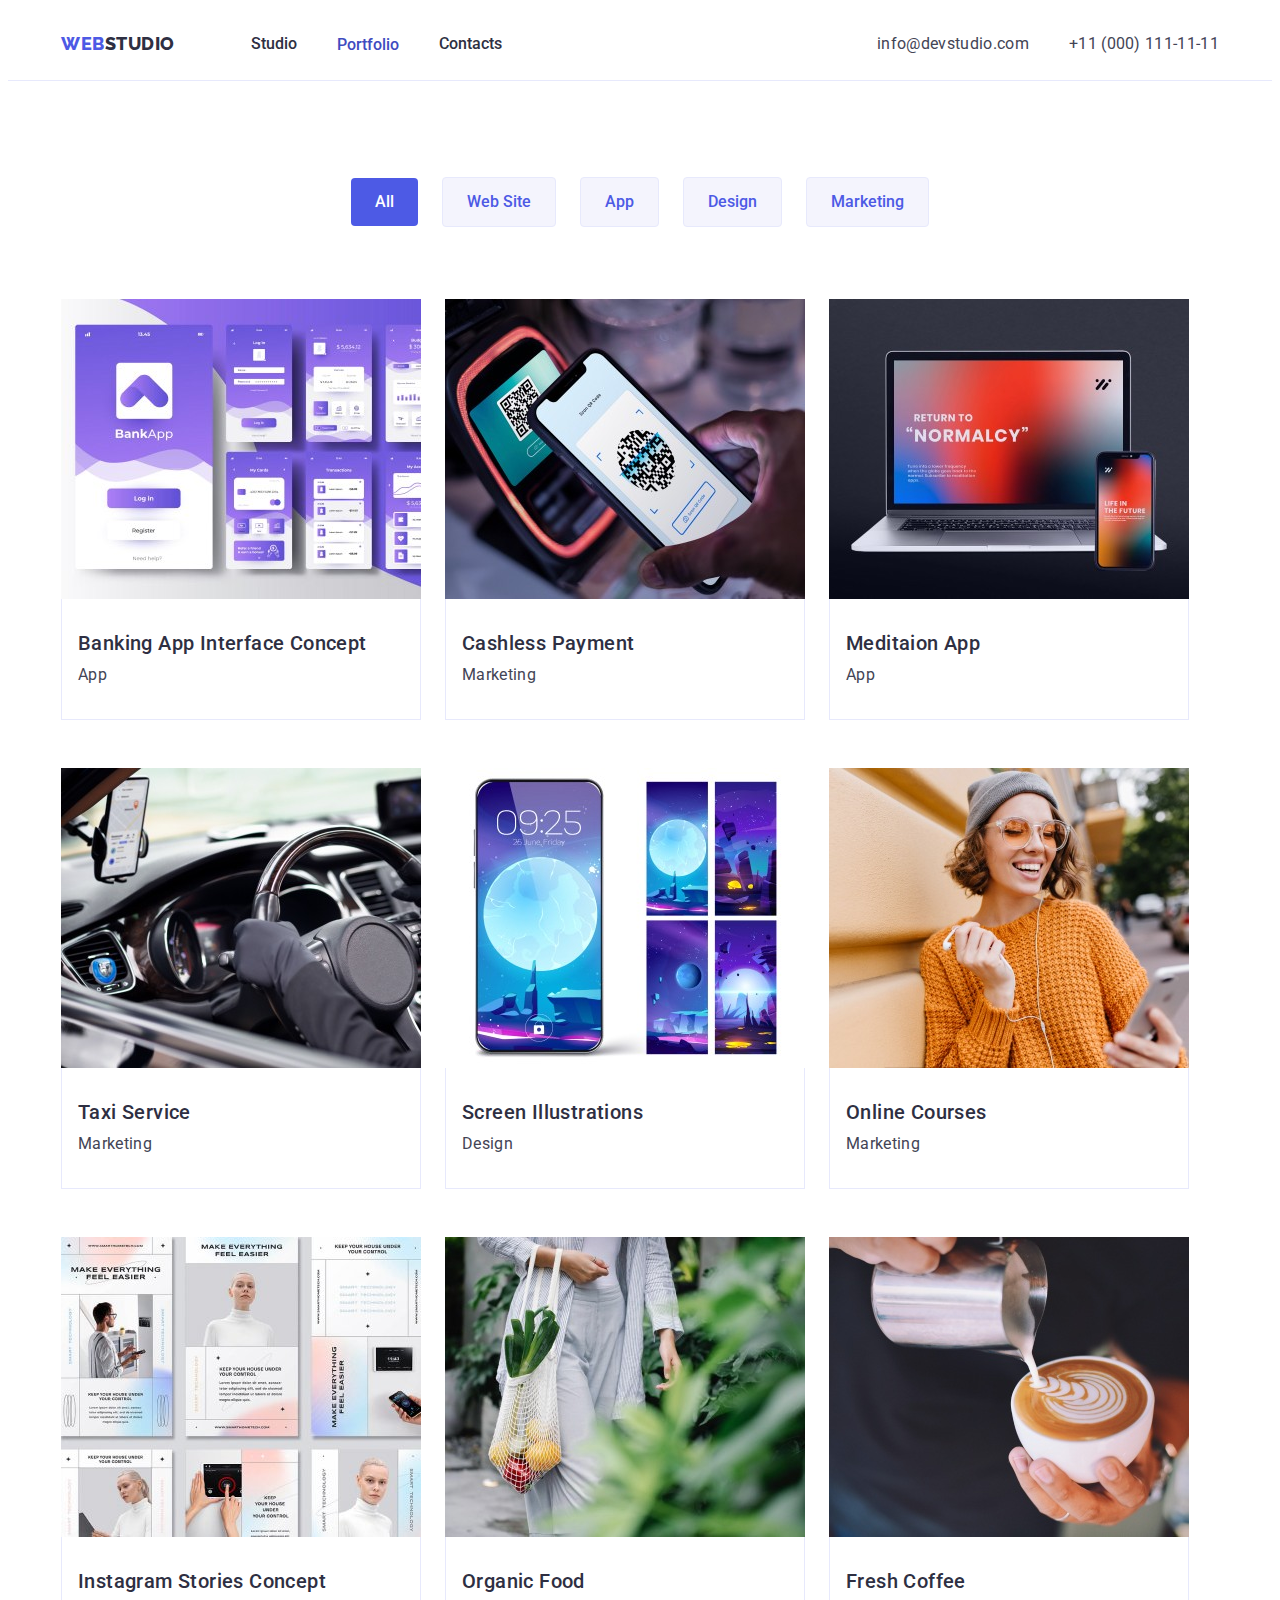
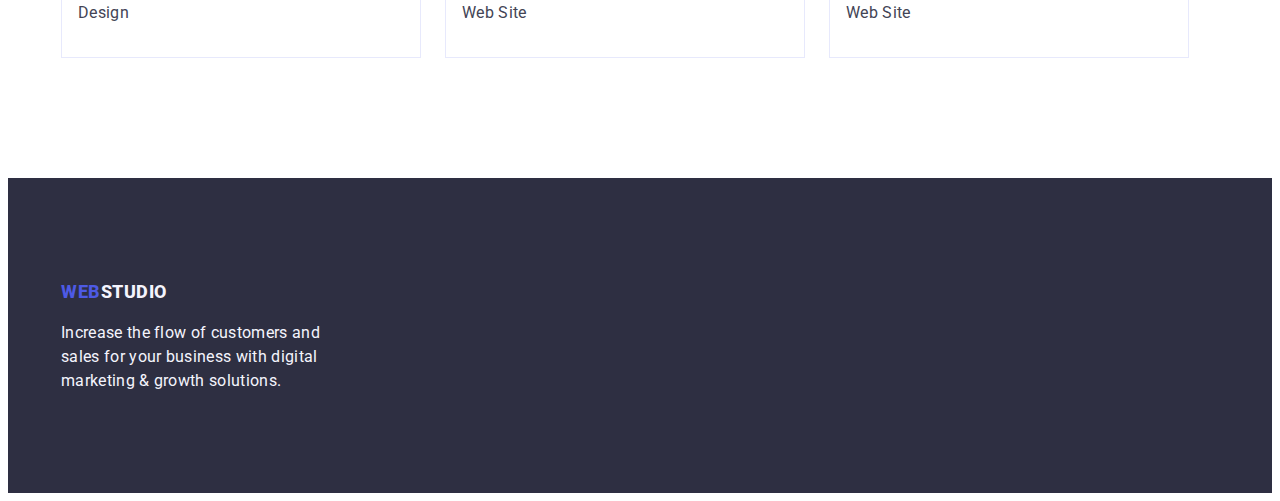
==== portfolio.html @ 394c91f5 "Initial commit" ====
<!DOCTYPE html>
<html lang="en">
  <head>
    <meta charset="UTF-8" />
    <meta http-equiv="X-UA-Compatible" content="IE=edge" />
    <meta name="viewport" content="width=device-width, initial-scale=1.0" />
    <title>Portfolio</title>
    <link rel="preconnect" href="https://fonts.googleapis.com" />
    <link rel="preconnect" href="https://fonts.gstatic.com" crossorigin />
    <link
      href="https://fonts.googleapis.com/css2?family=Raleway:wght@800&family=Roboto:wght@400;500;700;900&display=swap"
      rel="stylesheet"
    />
    <link
      rel="stylesheet"
      href="https://cdnjs.cloudflare.com/ajax/libs/modern-normalize/1.1.0/modern-normalize.min.css"
      integrity="sha512-wpPYUAdjBVSE4KJnH1VR1HeZfpl1ub8YT/NKx4PuQ5NmX2tKuGu6U/JRp5y+Y8XG2tV+wKQpNHVUX03MfMFn9Q=="
      crossorigin="anonymous"
      referrerpolicy="no-referrer"
    />

    <link rel="stylesheet" href="./css/styles.css" />
  </head>
  <body class="font-family">
    <!-- шапка профілю -->
    <header class="header">
      <div class="container">
        <div class="header-container">
          <nav class="header-nav">
            <a href="./index.html" class="logo-first"
              >Web<span class="logo-second">Studio</span>
            </a>

            <ul class="site-nav">
              <li><a href="./index.html" class="link">Studio</a></li>
              <li>
                <a href="./portfolio.html" class="link-portfolio">Portfolio</a>
              </li>
              <li><a href="#" class="link">Contacts</a></li>
            </ul>
          </nav>

          <address>
            <ul class="site-address list">
              <li>
                <a href="mailto:info@devstudio.com" class="link-addres"
                  >info@devstudio.com</a
                >
              </li>
              <li>
                <a href="tel:+110001111111" class="link-addres"
                  >+11 (000) 111-11-11</a
                >
              </li>
            </ul>
          </address>
        </div>
      </div>
    </header>
    <!-- button-btn -->
    <main>
      <section class="portfolio">
        <div class="container">
          <h1 hidden>All</h1>
          <ul class="tack-button">
            <li>
              <button class="button-btn" type="button">All</button>
            </li>

            <li>
              <button class="button-filter" type="button">Web Site</button>
            </li>

            <li>
              <button class="button-filter" type="button">App</button>
            </li>

            <li>
              <button class="button-filter" type="button">Design</button>
            </li>

            <li>
              <button class="button-filter" type="button">Marketing</button>
            </li>
          </ul>

          <h2 hidden>Card</h2>

          <ul class="section-card">
            <li class="card-list">
              <a href="./index.html" class="card">
                <img
                  class="img-card"
                  src="./images/bank-App.jpg"
                  alt="bank App"
                  width="360"
                  height="300"
                />
                <div class="portfolio-content">
                  <h3 class="items-subtitle">Banking App Interface Concept</h3>

                  <p class="items-subtitle-list">App</p>
                </div>
              </a>
            </li>

            <li class="card-list">
              <a href="./portfolio.html" class="card">
                <img
                  class="img-card"
                  src="./images/Cashless-Payment.jpg"
                  alt="Cashless Payment"
                  width="360"
                  height="300"
                />
                <div class="portfolio-content">
                  <h3 class="items-subtitle">Cashless Payment</h3>
                  <p class="items-subtitle-list">Marketing</p>
                </div>
              </a>
            </li>
            <li class="card-list">
              <a href="./portfolio.html" class="card">
                <img
                  class="img-card"
                  src="./images/Meditaion-App.jpg"
                  alt="Meditaion App"
                  width="360"
                  height="300"
                />
                <div class="portfolio-content">
                  <h3 class="items-subtitle">Meditaion App</h3>
                  <p class="items-subtitle-list">App</p>
                </div>
              </a>
            </li>
            <li class="card-list">
              <a href="./portfolio.html" class="card">
                <img
                  class="img-card"
                  src="./images/Taxi-Service.jpg"
                  alt="Taxi Service"
                  width="360"
                  height="300"
                />
                <div class="portfolio-content">
                  <h3 class="items-subtitle">Taxi Service</h3>
                  <p class="items-subtitle-list">Marketing</p>
                </div>
              </a>
            </li>
            <li class="card-list">
              <a href="./portfolio.html" class="card">
                <img
                  class="img-card"
                  src="./images/Screen-Illustrations.jpg"
                  alt="Screen Illustrations"
                  width="360"
                  height="300"
                />
                <div class="portfolio-content">
                  <h3 class="items-subtitle">Screen Illustrations</h3>
                  <p class="items-subtitle-list">Design</p>
                </div>
              </a>
            </li>
            <li class="card-list">
              <a href="./portfolio.html" class="card"
                ><img
                  class="img-card"
                  src="./images/Online-Courses.jpg"
                  alt="Online  Courses"
                  width="360"
                  height="300"
                />
                <div class="portfolio-content">
                  <h3 class="items-subtitle">Online Courses</h3>
                  <p class="items-subtitle-list">Marketing</p>
                </div>
              </a>
            </li>
            <li class="card-list">
              <a href="./portfolio.html" class="card">
                <img
                  class="img-card"
                  src="./images/Instagram-Stories-Concept.jpg"
                  alt="Instagram Stories"
                  width="360"
                  height="300"
                />
                <div class="portfolio-content">
                  <h3 class="items-subtitle">Instagram Stories Concept</h3>
                  <p class="items-subtitle-list">Design</p>
                </div>
              </a>
            </li>
            <li class="card-list">
              <a href="./portfolio.html" class="card"
                ><img
                  class="img-card"
                  src="./images/Organic-Food.jpg"
                  alt="Organic Food"
                  width="360"
                  height="300"
                />
                <div class="portfolio-content">
                  <h3 class="items-subtitle">Organic Food</h3>
                  <p class="items-subtitle-list">Web Site</p>
                </div>
              </a>
            </li>
            <li class="card-list">
              <a href="./portfolio.html" class="card">
                <img
                  class="img-card"
                  src="./images/Fresh-Coffee.jpg"
                  alt="Fresh Coffee"
                  width="360"
                  height="300"
                />
                <div class="portfolio-content">
                  <h3 class="items-subtitle">Fresh Coffee</h3>
                  <p class="items-subtitle-list">Web Site</p>
                </div>
              </a>
            </li>
          </ul>
        </div>
      </section>
    </main>
    <footer class="footer">
      <div class="container">
        <div class="footer-title">
          <a href="./index.html" class="logo"
            >Web<span class="footer-code">Studio</span>
          </a>
          <p class="comment">
            Increase the flow of customers and sales for your business with
            digital marketing & growth solutions.
          </p>
        </div>
      </div>
    </footer>
  </body>
</html>
---- css/styles.css ----
*,
::after ::before {
    margin: 0;
    padding: 0;
}




:root {
    ---primary-background-color: #ffff;
    ---secondary-background-color: #2e2f42;
    ---trd-background-color: #f4f4fd;
    ---title-color: #2e2f42;
    ---text-color: #434455;
    ---primary-btn-color: #4D5AE5;
    ---tap-link-color: #404bbf;
    ---text-background-color: #E7E9FC;
}


p,
h1,
h2,
h3,
h4,
h5,
h6 {
    margin-top: 0;
}

.header {
    margin: 0 auto;
    border-bottom: 1px solid #E7E9FC;
}

body {

    font-family: 'Roboto', sans-serif;
}

.page-header {

    align-items: center;
    padding-top: 24px;
    padding-bottom: 24px;

}


.header-container {

    display: flex;
    align-items: center;
    gap: 40px;
}

.header-nav {
    display: flex;
    align-items: center;
    flex-grow: 1;
    gap: 76px;
}


.page-nav {
    display: flex;
}


.address-page {
    display: flex;
}


ul {
    margin: 0;
    padding: 0;
}

.container {
    width: 100%;
    max-width: 1158px;
    margin: 0 auto;
    padding: 0 15px;

}



.logo-first {
    font-family: 'Raleway';
    font-weight: 800;
    font-size: 18px;
    line-height: 1.3;
    display: flex;
    letter-spacing: 0.03em;
    color: var(---primary-btn-color);
    text-decoration: none;
    text-transform: uppercase;
}

.link-studio {
    font-weight: 500;
    font-family: inherit;
    color: var(---tap-link-color);
    font-weight: 500;
    text-decoration: none;
    letter-spacing: 0.02em;

}

.link-portfolio {
    font-weight: 500;
    color: var(---tap-link-color);
    text-decoration: none;


}

.logo-second {
    font-weight: 800;
    font-size: 18px;
    line-height: 1.3;
    letter-spacing: 0.03em;
    text-transform: uppercase;
    color: var(---title-color);
    text-transform: uppercase;
    text-decoration: none;
}





.site-nav .link {
    color: var(---title-color);
    font-weight: 500;
    font-size: 16px;
    line-height: 1.5;
    letter-spacing: 0, 2em;
    text-decoration: none;
    list-style-type: none;

}

.site-nav {
    display: flex;
    align-items: center;
    list-style-type: none;
    gap: 40px;

}

.site-nav :hover,
.site-nav :focus {
    color: var(---tap-link-color);
}


.site-address {
    font-weight: 400;
    font-size: 16px;
    line-height: 1.5;
    letter-spacing: 0.2;
    text-decoration: none;
    color: var(---text-color);

}

.link-addres {
    font-family: 'Roboto';
    font-style: normal;
    font-weight: 400;
    font-size: 16px;
    line-height: 24px;
    letter-spacing: 0.02em;
    display: block;
    padding: 24px 0;
    color: var(---text-color);
    text-decoration: none;
}


.link,
.link-studio,
.link-portfolio {
    display: block;
    padding: 24px 0;

}


.site-address {
    display: flex;
    gap: 40px;
}


.site-address :hover,
.site-address :focus {
    color: var(---tap-link-color);
}




.hero {
    padding: 188px 0;
    background-color: var(---secondary-background-color);
}


.hero-tex {
    background-color: var(---secondary-background-color);

}

.hero-tex {
    font-weight: 700;
    font-size: 56px;
    line-height: 1.07;
    letter-spacing: 0.02em;
    color: var(---primary-background-color);
    max-width: 496px;
    margin: 0 auto;
    text-align: center;
    margin-bottom: 48px;
}


/* Button */



.portfolio {

    padding-top: 96px;
    padding-bottom: 120px;

}



.tack-button {

    list-style-type: none;
    display: flex;
    align-items: center;
    justify-content: center;
    gap: 24px;
    margin-bottom: 72px;
}





.button-btn {

    font-family: inherit;
    background: var(---primary-btn-color);
    font-weight: 500;
    font-size: 16px;
    line-height: 1.5;
    border-radius: 4px;
    cursor: pointer;
    color: var(---primary-background-color);
    border: var(---primary-btn-color);
    padding: 12px 24px;
    margin-right: auto;
}

.button-btn :focus,
.button-btn:active {
    color: var(---tap-link-color);
}




.button-service {
    background: var(---primary-btn-color);
    font-weight: 500;
    font-size: 16px;
    line-height: 1.5;
    border-radius: 4px;
    cursor: pointer;
    color: var(---primary-background-color);
    border: none;
    padding: 16px 32px;
    margin: 0 auto;
    display: block;
}

.button-service:hover {
    background-color: var(---tap-link-color);


}

.button-service :focus,
.button-service :active {
    color: var(---tap-link-color);
}





.filter-btn:hover,
.filter-btn:focus {
    background-color: var(---tap-link-color);

}

.filter-btn {
    border: var(---primary-btn-color);
    border-radius: 4px;
}

.filter-btn :hover,
.filter-btn :focus {
    background: var(---tap-link-color);
}



.filter-btn {
    font-family: inherit;
    background: var(---trd-background-color);
    font-weight: 500;
    font-size: 16px;
    line-height: 1.5;
    display: flex;
    letter-spacing: 0.04em;
    color: var(---primary-background-color);
    cursor: pointer;
}

.button-filter {
    font-family: inherit;
    font-weight: 500;
    font-size: 16px;
    line-height: 1.5;
    background: var(---trd-background-color);
    border: 1px solid #E7E9FC;
    color: var(---primary-btn-color);
    cursor: pointer;
    border-radius: 4px;
    padding: 12px 24px;
}

.button-filter:active {
    background: var(---tap-link-color);
    color: var(---primary-background-color);
}

.button-filter:hover,
.button-filter :focus {
    background: var(---tap-link-color);
    color: var(---primary-background-color);
}

.list {
    list-style: none;
}

.siction {
    padding: 120px 0 0 0;
}

.features {

    background: var(--primary-background-color);
    display: flex;
    gap: 24px;
}

.features .title {
    font-style: normal;
    font-weight: 500;
    font-size: 20px;
    line-height: 1.2;
    letter-spacing: 0.02em;
    color: var(--title-color);

}

.about-item {
    flex-basis: calc((100% - 72px) /4);
}

.text {
    font-size: 16px;
    line-height: 1.5;
    letter-spacing: 0.02em;
    margin-bottom: auto;
    color: var(---text-color);
}


/* <!-- Sectoin 3 --> */



.caption {
    margin-bottom: 0;
    margin-bottom: 72px;
    font-weight: 700;
    font-size: 36px;
    line-height: 1.1;
    color: var(---secondary-background-color);
    text-align: center;


}

.text-siction {
    display: flex;
    gap: 24px;
}


.filer-card {
    display: block;
    max-width: 100%;
    text-decoration: none;
    background-color: var(---primary-background-color);
    flex-basis: calc((100% - 72px) /4);
    text-align: center;
}

.img-card {
    display: block;
    min-width: 100%;
}


.team-card-content {
    padding: 32px 16px;

}

.item-card {
    flex-basis: calc((100% - 48px) /3);
}

.works-section {
    background: var(---primary-background-color);
}


.subject {
    font-weight: 700;
    font-size: 36px;
    line-height: 1.1;
    color: var(---secondary-background-color);
    background-color: var(---trd-background-color);
    margin-bottom: 0;
    text-align: center;
    margin-bottom: 72px;

}

.background-section {
    background: var(---trd-background-color);
    padding: 120px 0;
}

.title {
    font-weight: 500;
    font-size: 20px;
    line-height: 1.5;
    letter-spacing: 0.02em;
    color: var(---text-color);
    margin-bottom: 8px;


}



.title-working {
    font-weight: 400;
    font-size: 16px;
    line-height: 1.5;
    color: var(---text-color);
    margin: 0;
}



.section {
    padding: 120px 0;
}

/* footer */

.footer {
    padding-top: 100px;
    padding-bottom: 100px;
    background: var(---title-color);
}


.footer-title {
    max-width: 264px;
}

.logo {
    font-style: normal;
    font-weight: 800;
    font-size: 18px;
    line-height: 1.5;
    letter-spacing: 0.03em;
    text-transform: uppercase;
    text-decoration: none;
    color: var(---primary-btn-color);
    margin-bottom: 16px;
    text-transform: uppercase;
}

.footer-code {
    font-style: normal;
    font-weight: 800;
    font-size: 18px;
    line-height: 1.3;
    letter-spacing: 0.03em;
    text-transform: uppercase;
    color: var(---trd-background-color);
}

.comment {
    margin-top: 16px;
    margin-bottom: 0;
    font-style: normal;
    font-weight: 400;
    font-size: 16px;
    line-height: 1.5;
    letter-spacing: 0.02em;
    color: var(---trd-background-color)
}


.section-card {
    display: flex;
    flex-wrap: wrap;
    margin-right: -24px;
    margin-bottom: -48px;
    list-style-type: none;

}

.card-list {
    margin-right: 24px;
    margin-bottom: 48px;

    text-decoration: none;
    display: list-item;
}

.card {
    text-decoration: none;
    display: block
}




.items-subtitle {
    font-style: normal;
    font-weight: 500;
    font-size: 20px;
    line-height: 1.2;
    letter-spacing: 0.02em;
    color: var(---secondary-background-color);
    text-decoration: none;
    margin-bottom: 8px;

}



.items-subtitle-list {
    font-style: normal;
    font-weight: 400;
    font-size: 16px;
    line-height: 1.5;
    letter-spacing: 0.02em;
    color: var(---text-color);
    text-decoration: none;
    margin-bottom: 0;

}



.portfolio-content {

    padding: 32px 16px;
    border-right: 1px solid #E7E9FC;

    border-left: 1px solid #E7E9FC;

    border-bottom: 1px solid #E7E9FC;

}

.text-siction {
    list-style-type: none;
}
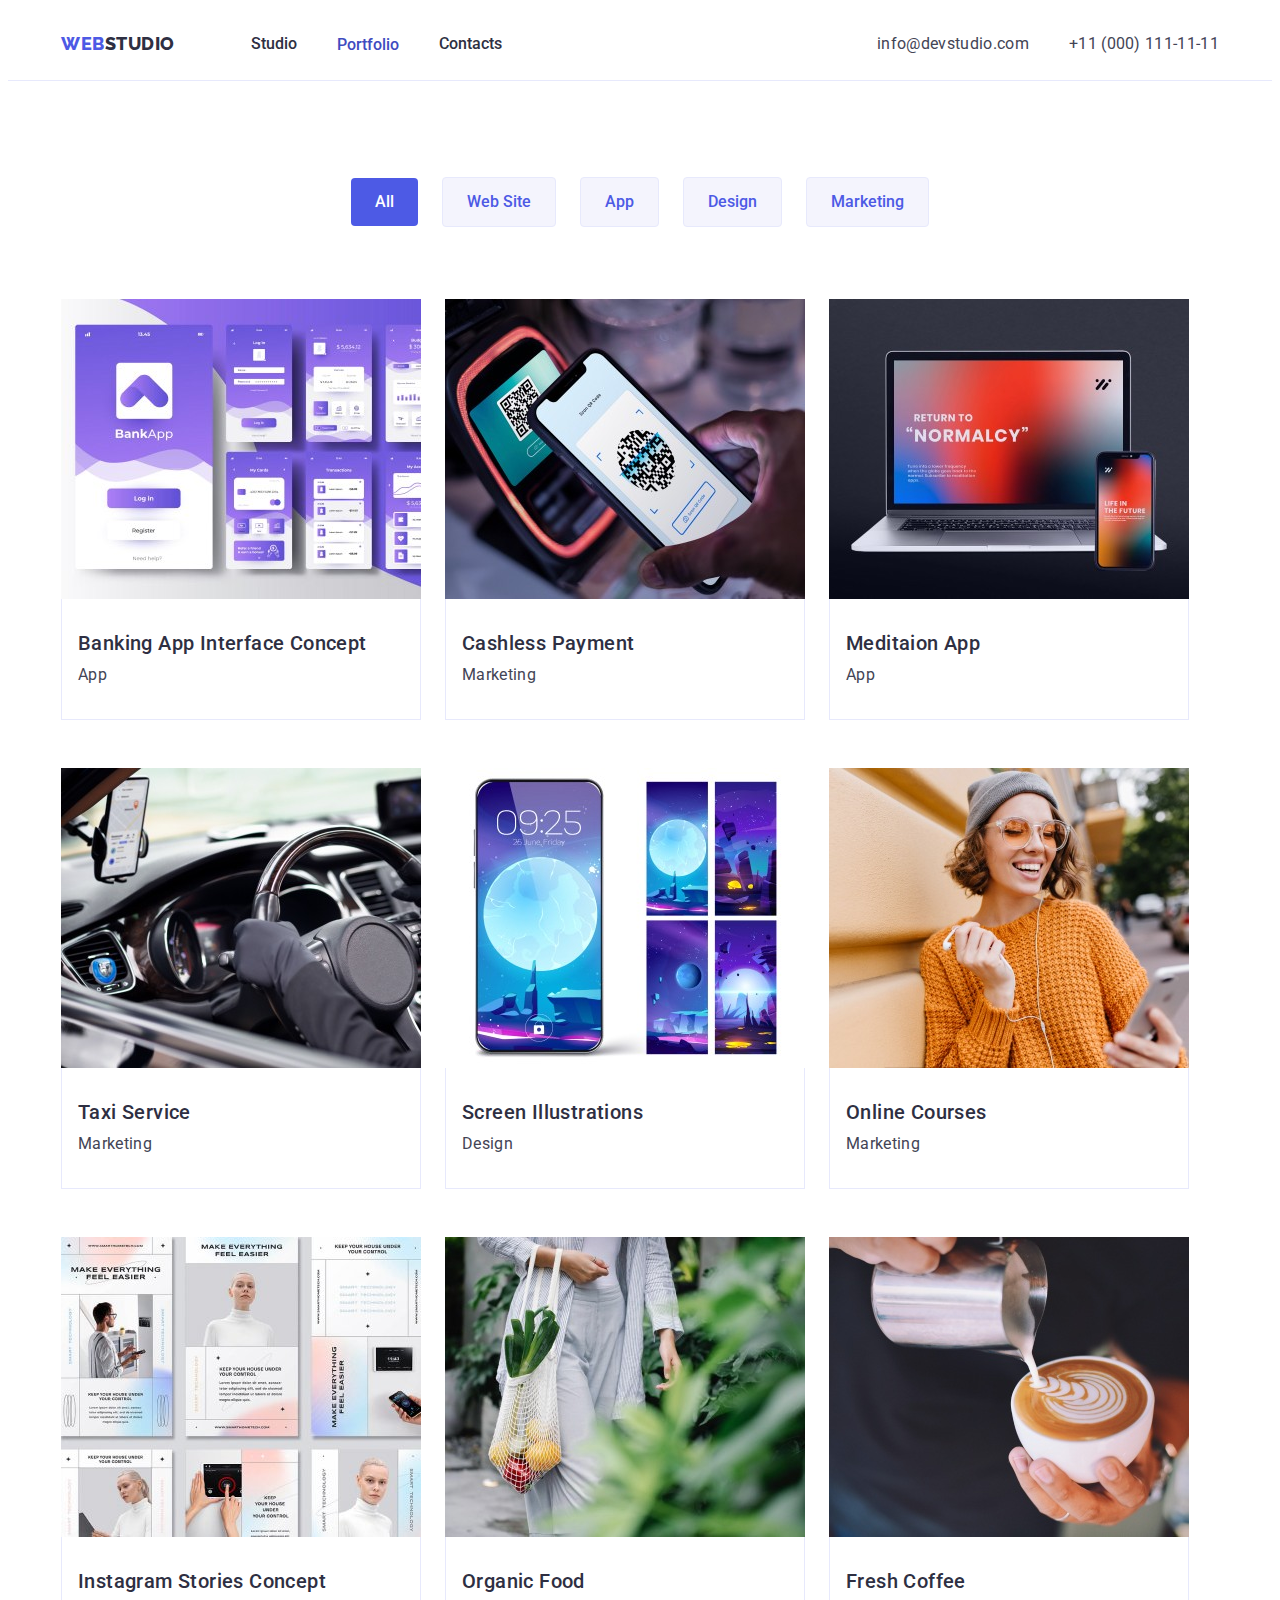
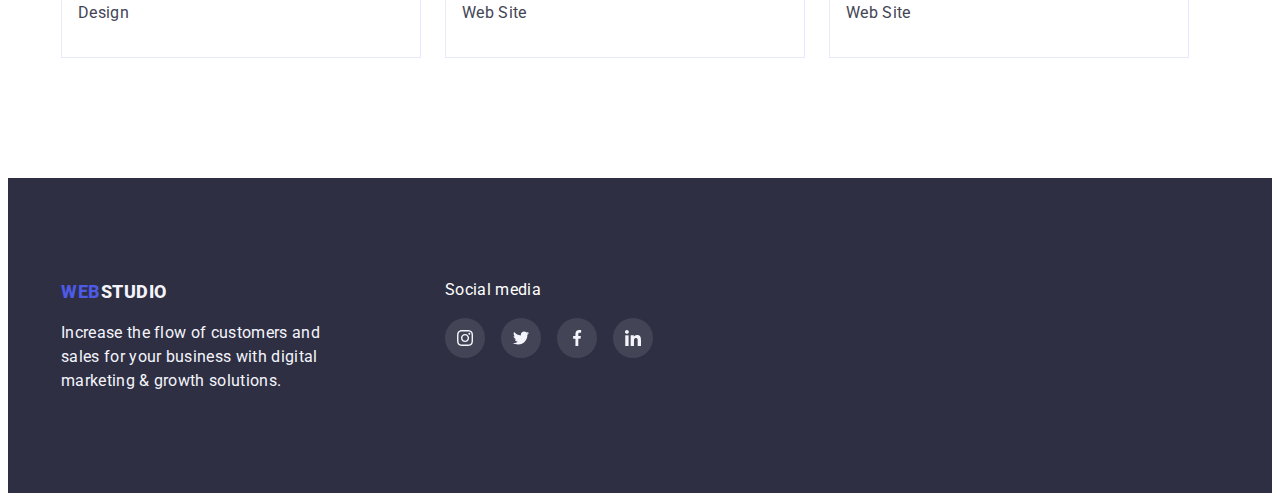
==== commit 12fe3519: "html" ====
--- a/portfolio.html
+++ b/portfolio.html
@@ -229,7 +229,7 @@
       </section>
     </main>
     <footer class="footer">
-      <div class="container">
+      <div class="container footer-link">
         <div class="footer-title">
           <a href="./index.html" class="logo"
             >Web<span class="footer-code">Studio</span>
@@ -239,6 +239,40 @@
             digital marketing & growth solutions.
           </p>
         </div>
+        <div>
+          <p class="footer-socials">Social media</p>
+          <ul class="footer-socials-list">
+            <li class="footer-socials-item">
+              <a class="footer-socials-link" href="#">
+                <svg class="footer-socials-icon">
+                  <use href="./images/icons.svg#icon-instagram"></use>
+                </svg>
+              </a>
+            </li>
+
+            <li class="footer-socials-item">
+              <a class="footer-socials-link" href="#">
+                <svg class="footer-socials-icon">
+                  <use href="./images/icons.svg#icon-twitter"></use>
+                </svg>
+              </a>
+            </li>
+            <li class="footer-socials-item">
+              <a class="footer-socials-link" href="#">
+                <svg class="footer-socials-icon">
+                  <use href="./images/icons.svg#icon-facebook"></use>
+                </svg>
+              </a>
+            </li>
+            <li class="footer-socials-item">
+              <a class="footer-socials-link" href="#">
+                <svg class="footer-socials-icon">
+                  <use href="./images/icons.svg#icon-linkedin"></use>
+                </svg>
+              </a>
+            </li>
+          </ul>
+        </div>
       </div>
     </footer>
   </body>
--- a/css/styles.css
+++ b/css/styles.css
@@ -16,6 +16,9 @@
     ---primary-btn-color: #4D5AE5;
     ---tap-link-color: #404bbf;
     ---text-background-color: #E7E9FC;
+    ---gray: #8E8F99;
+    ---green-hover: #31D0AA;
+
 }
 
 
@@ -207,12 +210,18 @@
 
 .hero {
     padding: 188px 0;
-    background-color: var(---secondary-background-color);
-}
-
+    background-color: var(---text-color);
+    background-image: linear-gradient(rgba(46, 47, 66, 0.7), rgba(46, 47, 66, 0.7)), url(../images/people-office.jpg.jpg);
+    background-repeat: no-repeat;
+    background-position: center;
+    background-size: cover;
+    background-attachment: fixed;
+
+
+}
 
 .hero-tex {
-    background-color: var(---secondary-background-color);
+    color: var(---secondary-background-color);
 
 }
 
@@ -375,6 +384,20 @@
     background: var(--primary-background-color);
     display: flex;
     gap: 24px;
+}
+
+.advantages {
+    width: 264px;
+    height: 112px;
+    background-color: var(---trd-background-color);
+    display: flex;
+    justify-content: center;
+    align-items: center;
+}
+
+.about-icon {
+    Width: 64px;
+    Height: 64px;
 }
 
 .features .title {
@@ -489,11 +512,108 @@
     margin: 0;
 }
 
-
+.socials-list {
+
+    list-style-type: none;
+    text-decoration: none;
+    display: flex;
+    gap: 24px;
+    justify-content: center;
+    padding: 0;
+    padding-top: 8px;
+}
+
+
+
+
+
+.socials-item {
+    width: 40px;
+    height: 40px;
+    border-radius: 50%;
+    background-color: var(---primary-btn-color);
+}
+
+
+.socials-link {
+    display: flex;
+    align-items: center;
+    justify-content: center;
+    width: 100%;
+    height: 100%;
+}
+
+.socials-link:hover,
+.socials-link:focus {
+    background-color: var(---tap-link-color);
+    border-radius: 50%;
+    cursor: pointer;
+}
+
+.socials-icon {
+    width: 16px;
+    height: 16px;
+    fill: var(---text-background-color);
+
+}
 
 .section {
     padding: 120px 0;
 }
+
+
+
+/* customers */
+
+
+.customers {
+    padding-top: 102px;
+    padding-bottom: 120px;
+}
+
+.customers-title {
+    color: var(---secondary-background-color);
+    font-size: 36px;
+    line-height: 1.1;
+    letter-spacing: 0.02em;
+    margin-bottom: 72px;
+    text-align: center;
+}
+
+.customers-list {
+    display: flex;
+    gap: 24px;
+    padding: 0;
+    margin: 0;
+    list-style-type: none;
+
+}
+
+.customers-item {
+    width: 168px;
+    height: 88px;
+
+}
+
+.customers-link {
+    width: 100%;
+    height: 100%;
+    border: 1px solid #8E8F99;
+    border-radius: 4px;
+    display: flex;
+    align-items: center;
+    justify-content: center;
+    fill: var(---gray);
+
+}
+
+.customers-icon {}
+
+fill: var(---tap-link-color);
+border: 1px solid var(---tap-link-color);
+
+.customers-link:hover,
+.customers-link:focus {}
 
 /* footer */
 
@@ -542,6 +662,64 @@
     color: var(---trd-background-color)
 }
 
+/* .footer-socisls-media {
+    text-align-last: center;
+} */
+
+
+.footer-link {
+    display: flex;
+    gap: 120px;
+}
+
+
+.footer-socials {
+    color: var(---primary-background-color);
+    font-size: 16px;
+    line-height: 1.5;
+    letter-spacing: 0.02em;
+    width: 208px;
+    margin-bottom: 16px;
+    display: flex;
+}
+
+.footer-socials-list {
+    display: flex;
+    gap: 16px;
+    justify-content: center;
+    padding: 0;
+    list-style-type: none;
+}
+
+.footer-socials-item {
+    width: 40px;
+    height: 40px;
+    border-radius: 50%;
+    background-color: rgba(255, 255, 255, 0.1);
+}
+
+.footer-socials-link {
+    display: flex;
+    align-items: center;
+    justify-content: center;
+    width: 100%;
+    height: 100%;
+    fill: var(--gray);
+}
+
+.footer-socials-link:hover,
+.footer-socials-link:focus {
+    background-color: var(---green-hover);
+    border-radius: 50%;
+    cursor: pointer;
+}
+
+
+.footer-socials-icon {
+    width: 16px;
+    height: 16px;
+    fill: var(--primary-background-color);
+}
 
 .section-card {
     display: flex;
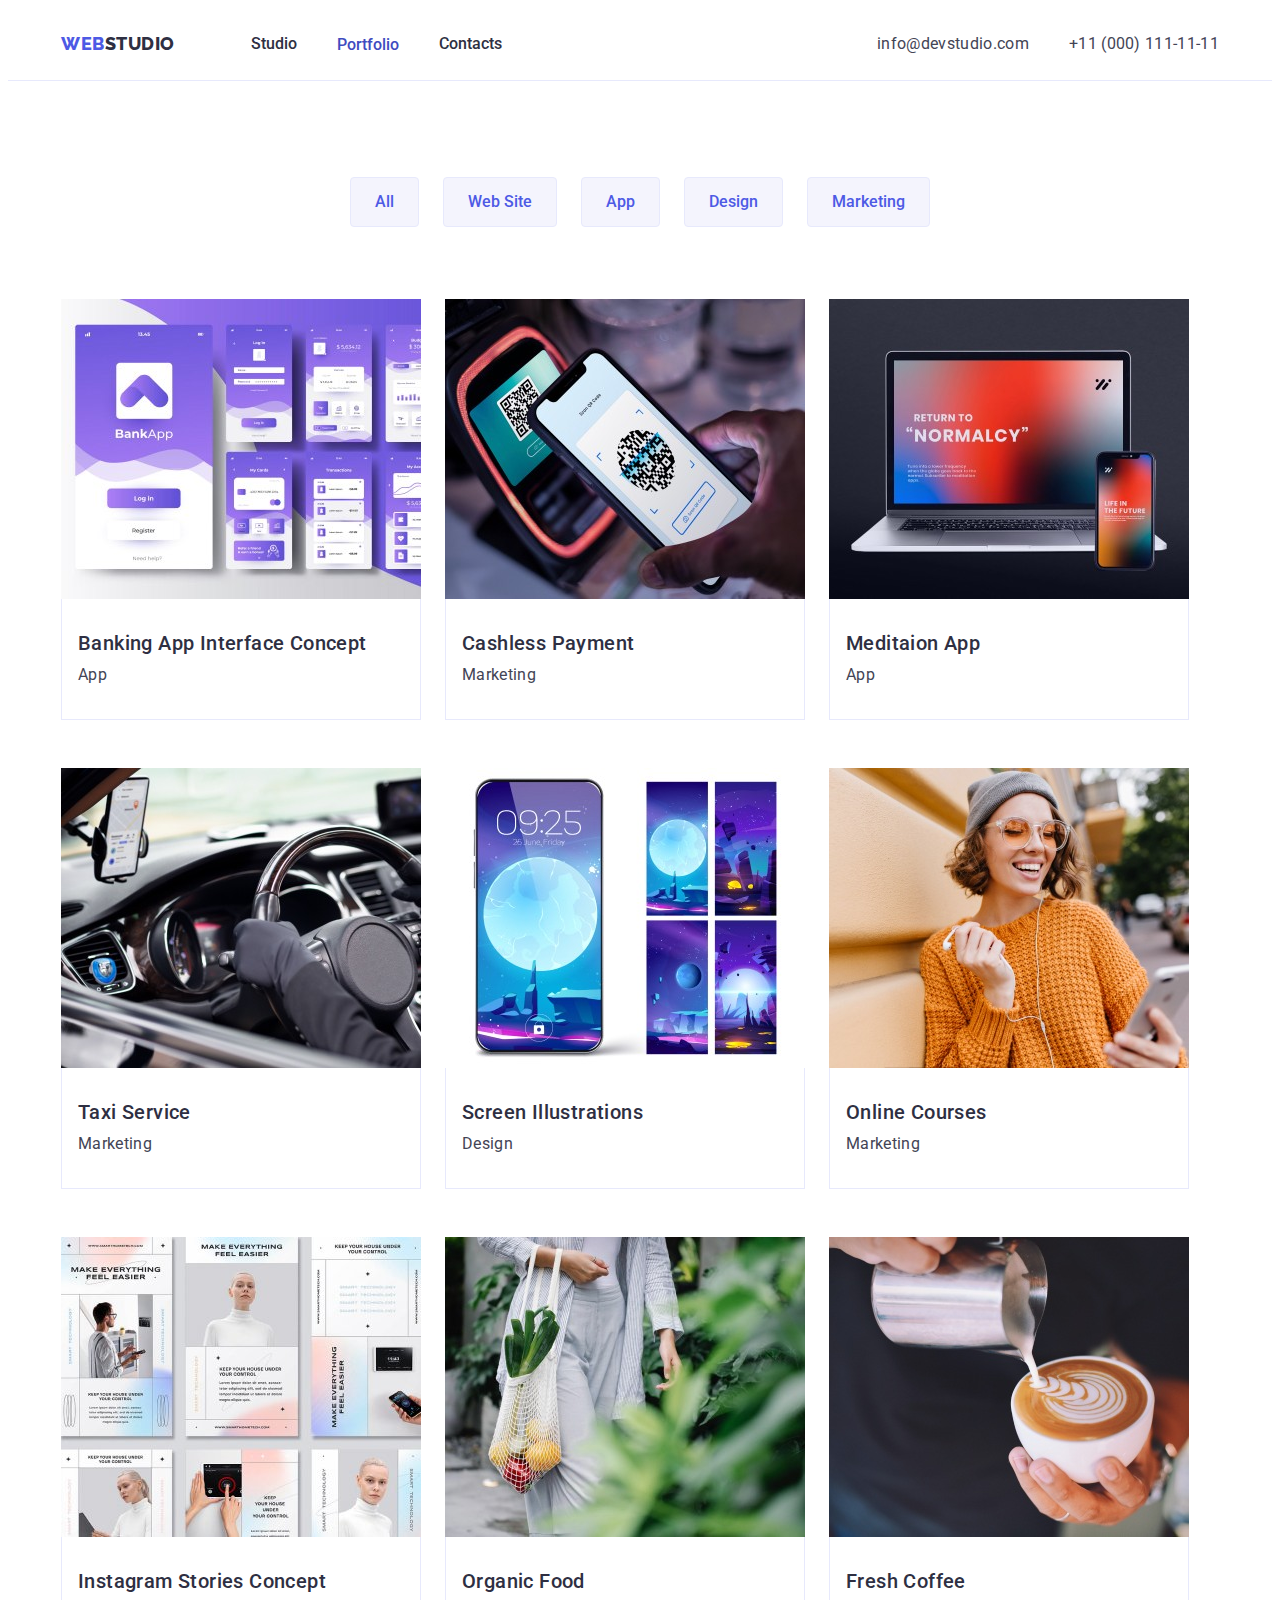
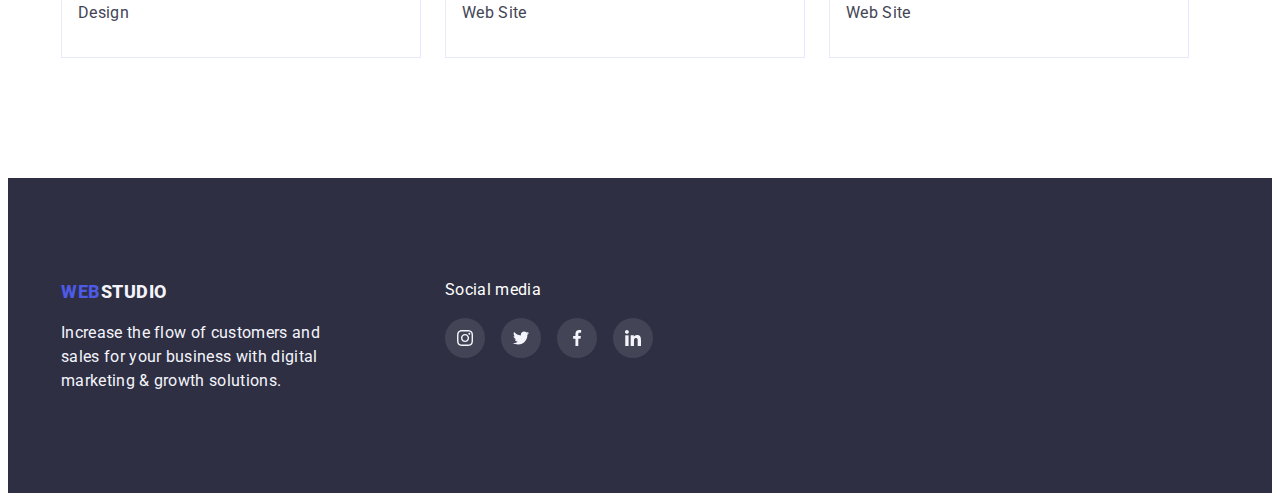
==== commit faec620e: "hw-4" ====
--- a/portfolio.html
+++ b/portfolio.html
@@ -64,7 +64,9 @@
           <h1 hidden>All</h1>
           <ul class="tack-button">
             <li>
-              <button class="button-btn" type="button">All</button>
+              <button class="button-btn button-filter" type="button">
+                All
+              </button>
             </li>
 
             <li>
--- a/css/styles.css
+++ b/css/styles.css
@@ -280,10 +280,28 @@
     margin-right: auto;
 }
 
+
+
+.button-list :hover,
+.button-list :focus {
+    box-shadow: 0px 3px 1px rgba(0, 0, 0, 0.1),
+        0px 2px 1px rgba(0, 0, 0, 0.08),
+        0px 2px 2px rgba(0, 0, 0, 0.12);
+    border-radius: 4px;
+    cursor: pointer;
+
+}
+
+
 .button-btn :focus,
 .button-btn:active {
     color: var(---tap-link-color);
-}
+
+}
+
+
+
+
 
 
 
@@ -365,10 +383,16 @@
     color: var(---primary-background-color);
 }
 
+
+
 .button-filter:hover,
 .button-filter :focus {
+    border-color: var(---tap-link-color);
     background: var(---tap-link-color);
     color: var(---primary-background-color);
+
+    box-shadow: 0px 4px 4px 0px rgb(0 0 0 / 25%),
+        0px 4px 4px 0px rgb(0 0 0 / 25%);
 }
 
 .list {
@@ -387,7 +411,7 @@
 }
 
 .advantages {
-    width: 264px;
+    margin-bottom: 8px;
     height: 112px;
     background-color: var(---trd-background-color);
     display: flex;
@@ -452,7 +476,10 @@
     background-color: var(---primary-background-color);
     flex-basis: calc((100% - 72px) /4);
     text-align: center;
-}
+    box-shadow: 0px 1px 6px rgba(46, 47, 66, 0.08), 0px 1px 1px rgba(46, 47, 66, 0.16), 0px 2px 1px rgba(46, 47, 66, 0.08);
+}
+
+
 
 .img-card {
     display: block;
@@ -467,7 +494,9 @@
 
 .item-card {
     flex-basis: calc((100% - 48px) /3);
-}
+
+}
+
 
 .works-section {
     background: var(---primary-background-color);
@@ -521,6 +550,7 @@
     justify-content: center;
     padding: 0;
     padding-top: 8px;
+    margin-bottom: 8px;
 }
 
 
@@ -530,8 +560,7 @@
 .socials-item {
     width: 40px;
     height: 40px;
-    border-radius: 50%;
-    background-color: var(---primary-btn-color);
+
 }
 
 
@@ -541,13 +570,14 @@
     justify-content: center;
     width: 100%;
     height: 100%;
+    border-radius: 50%;
+    background-color: var(---primary-btn-color);
 }
 
 .socials-link:hover,
 .socials-link:focus {
     background-color: var(---tap-link-color);
-    border-radius: 50%;
-    cursor: pointer;
+
 }
 
 .socials-icon {
@@ -567,7 +597,7 @@
 
 
 .customers {
-    padding-top: 102px;
+    padding-top: 120px;
     padding-bottom: 120px;
 }
 
@@ -589,10 +619,12 @@
 
 }
 
+
+
+
+
 .customers-item {
-    width: 168px;
-    height: 88px;
-
+    flex-basis: calc((100% -3 * 120px) /6);
 }
 
 .customers-link {
@@ -604,16 +636,19 @@
     align-items: center;
     justify-content: center;
     fill: var(---gray);
-
-}
-
-.customers-icon {}
-
-fill: var(---tap-link-color);
-border: 1px solid var(---tap-link-color);
+    width: 168px;
+    height: 88px;
+}
+
+
+
 
 .customers-link:hover,
-.customers-link:focus {}
+.customers-link:focus {
+    border: 1px solid var(---tap-link-color);
+    fill: var(---tap-link-color);
+}
+
 
 /* footer */
 
@@ -662,9 +697,7 @@
     color: var(---trd-background-color)
 }
 
-/* .footer-socisls-media {
-    text-align-last: center;
-} */
+
 
 
 .footer-link {
@@ -694,8 +727,7 @@
 .footer-socials-item {
     width: 40px;
     height: 40px;
-    border-radius: 50%;
-    background-color: rgba(255, 255, 255, 0.1);
+
 }
 
 .footer-socials-link {
@@ -705,13 +737,14 @@
     width: 100%;
     height: 100%;
     fill: var(--gray);
+    border-radius: 50%;
+    background-color: rgba(255, 255, 255, 0.1);
 }
 
 .footer-socials-link:hover,
 .footer-socials-link:focus {
     background-color: var(---green-hover);
-    border-radius: 50%;
-    cursor: pointer;
+
 }
 
 
@@ -733,9 +766,16 @@
 .card-list {
     margin-right: 24px;
     margin-bottom: 48px;
-
-    text-decoration: none;
+    ext-decoration: none;
     display: list-item;
+
+}
+
+
+
+.card-list :hover {
+    box-shadow: 0px 1px 6px rgba(46, 47, 66, 0.08),
+        0px 1px 1px rgba(46, 47, 66, 0.16), 0px 2px 1px rgba(46, 47, 66, 0.08);
 }
 
 .card {
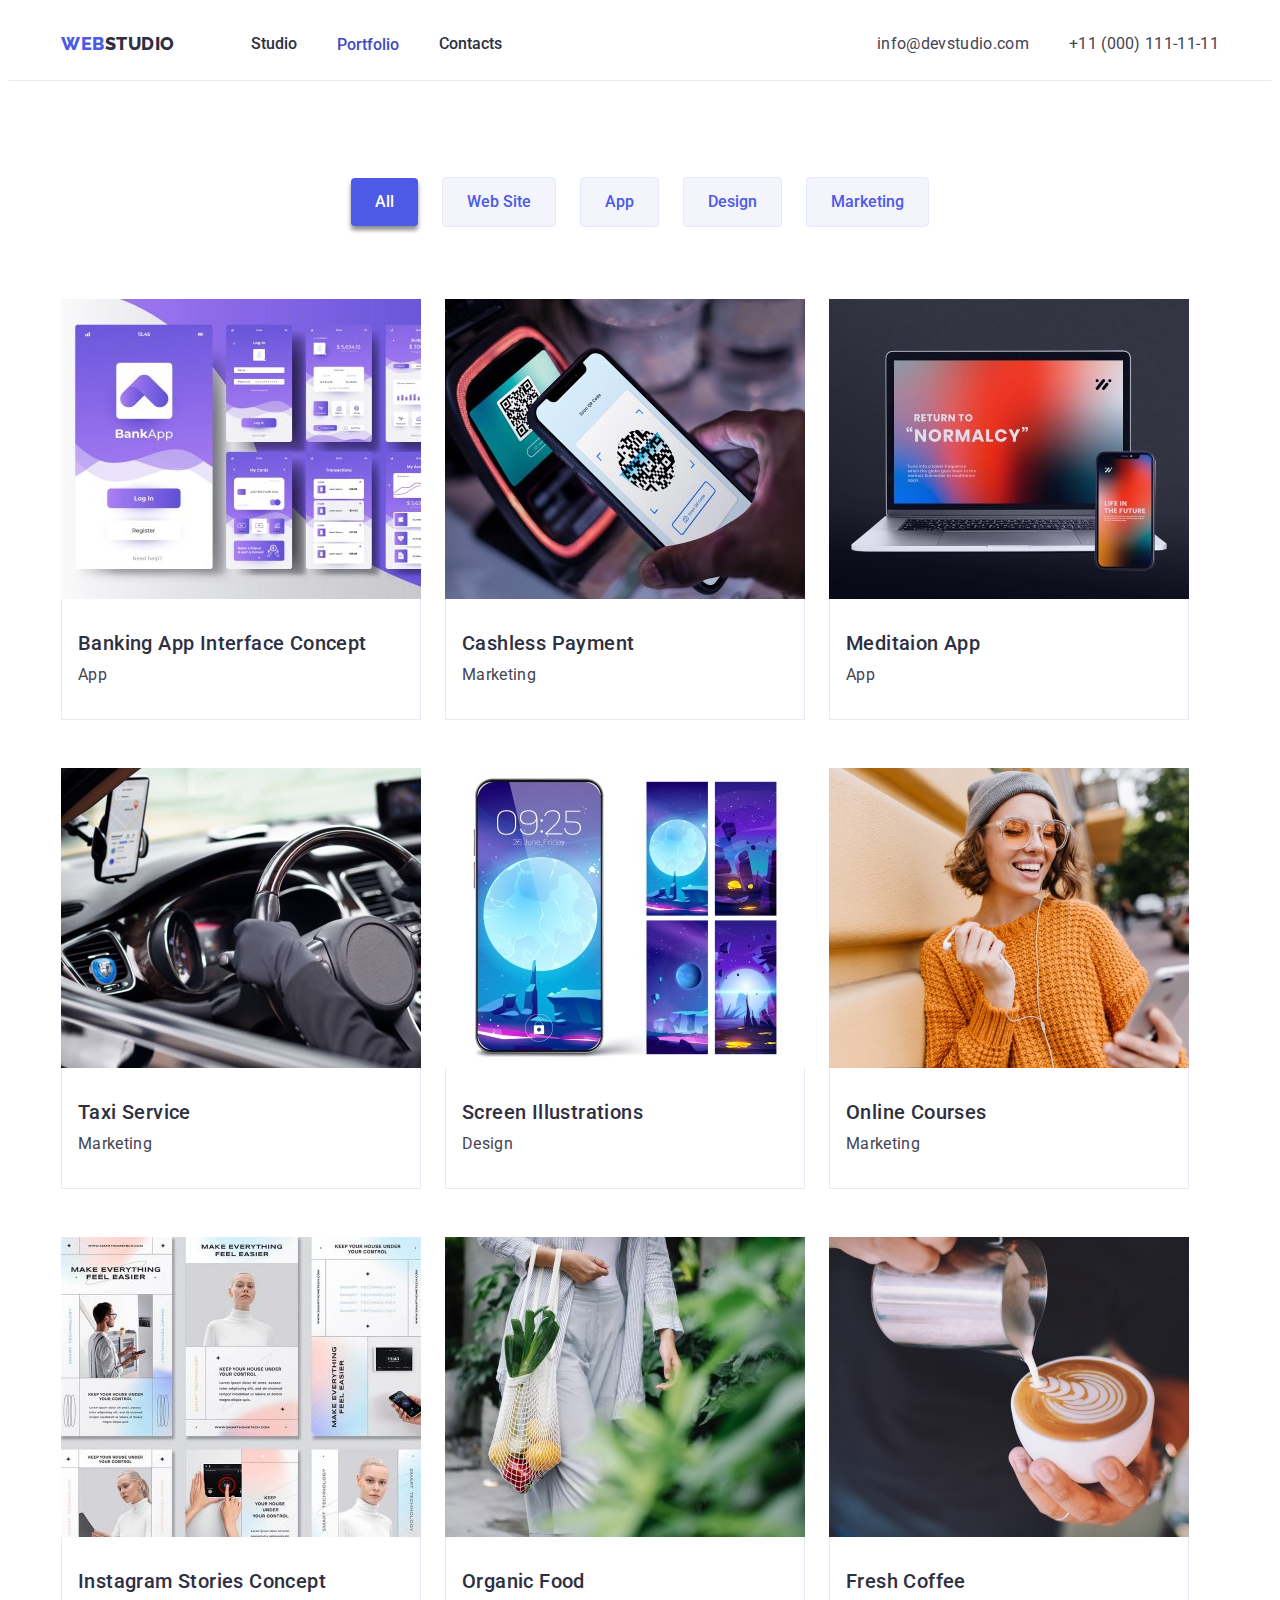
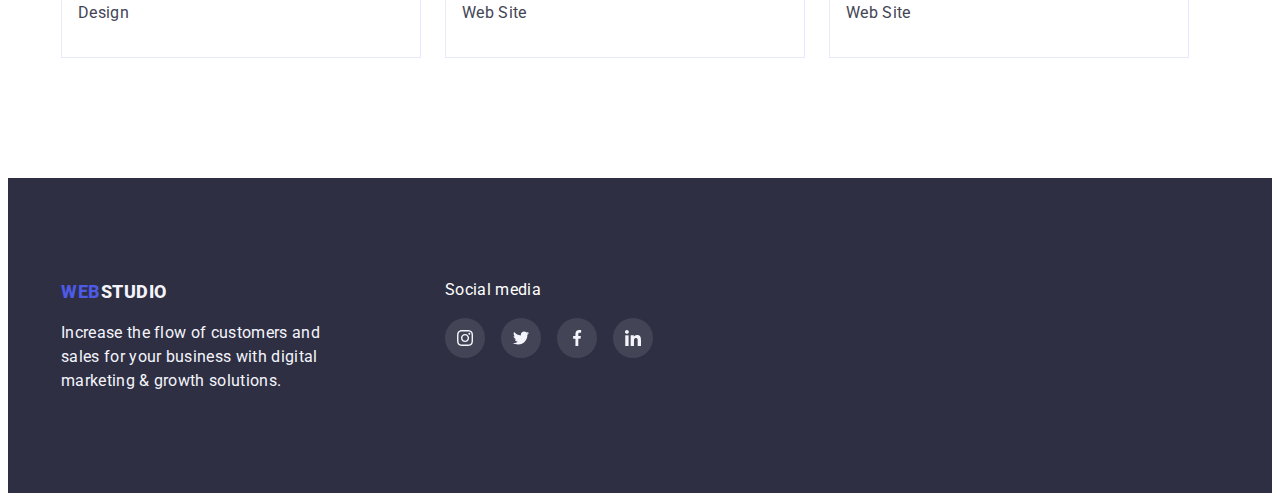
==== commit 8f8b1334: "hw-4" ====
--- a/portfolio.html
+++ b/portfolio.html
@@ -64,9 +64,7 @@
           <h1 hidden>All</h1>
           <ul class="tack-button">
             <li>
-              <button class="button-btn button-filter" type="button">
-                All
-              </button>
+              <button class="button-btn button-tap" type="button">All</button>
             </li>
 
             <li>
@@ -115,6 +113,7 @@
                   width="360"
                   height="300"
                 />
+
                 <div class="portfolio-content">
                   <h3 class="items-subtitle">Cashless Payment</h3>
                   <p class="items-subtitle-list">Marketing</p>
--- a/css/styles.css
+++ b/css/styles.css
@@ -351,7 +351,10 @@
     background: var(---tap-link-color);
 }
 
-
+.button-tap {
+    box-shadow: 0px 4px 4px 0px rgb(0 0 0 / 25%),
+        0px 4px 4px 0px rgb(0 0 0 / 25%);
+}
 
 .filter-btn {
     font-family: inherit;
@@ -417,6 +420,7 @@
     display: flex;
     justify-content: center;
     align-items: center;
+    border-radius: 4px;
 }
 
 .about-icon {
@@ -549,8 +553,8 @@
     gap: 24px;
     justify-content: center;
     padding: 0;
-    padding-top: 8px;
-    margin-bottom: 8px;
+    margin: 8px;
+
 }
 
 
@@ -620,11 +624,14 @@
 }
 
 
-
+.customers-icon :hover {
+    fill: currentColor;
+}
 
 
 .customers-item {
-    flex-basis: calc((100% -3 * 120px) /6);
+    flex-basis: calc((100% - 120px) /6);
+    height: 88px;
 }
 
 .customers-link {
@@ -636,8 +643,7 @@
     align-items: center;
     justify-content: center;
     fill: var(---gray);
-    width: 168px;
-    height: 88px;
+
 }
 
 
@@ -645,8 +651,8 @@
 
 .customers-link:hover,
 .customers-link:focus {
-    border: 1px solid var(---tap-link-color);
-    fill: var(---tap-link-color);
+    border-color: 1px solid var(---tap-link-color);
+    color: var(---tap-link-color);
 }
 
 
@@ -766,25 +772,25 @@
 .card-list {
     margin-right: 24px;
     margin-bottom: 48px;
-    ext-decoration: none;
+    text-decoration: none;
     display: list-item;
 
 }
 
 
 
-.card-list :hover {
+
+.card {
+    text-decoration: none;
+    display: block
+}
+
+
+.card :hover {
     box-shadow: 0px 1px 6px rgba(46, 47, 66, 0.08),
-        0px 1px 1px rgba(46, 47, 66, 0.16), 0px 2px 1px rgba(46, 47, 66, 0.08);
-}
-
-.card {
-    text-decoration: none;
-    display: block
-}
-
-
-
+        0px 1px 1px rgba(46, 47, 66, 0.16),
+        0px 2px 1px rgba(46, 47, 66, 0.08);
+}
 
 .items-subtitle {
     font-style: normal;
@@ -795,6 +801,7 @@
     color: var(---secondary-background-color);
     text-decoration: none;
     margin-bottom: 8px;
+
 
 }
 
